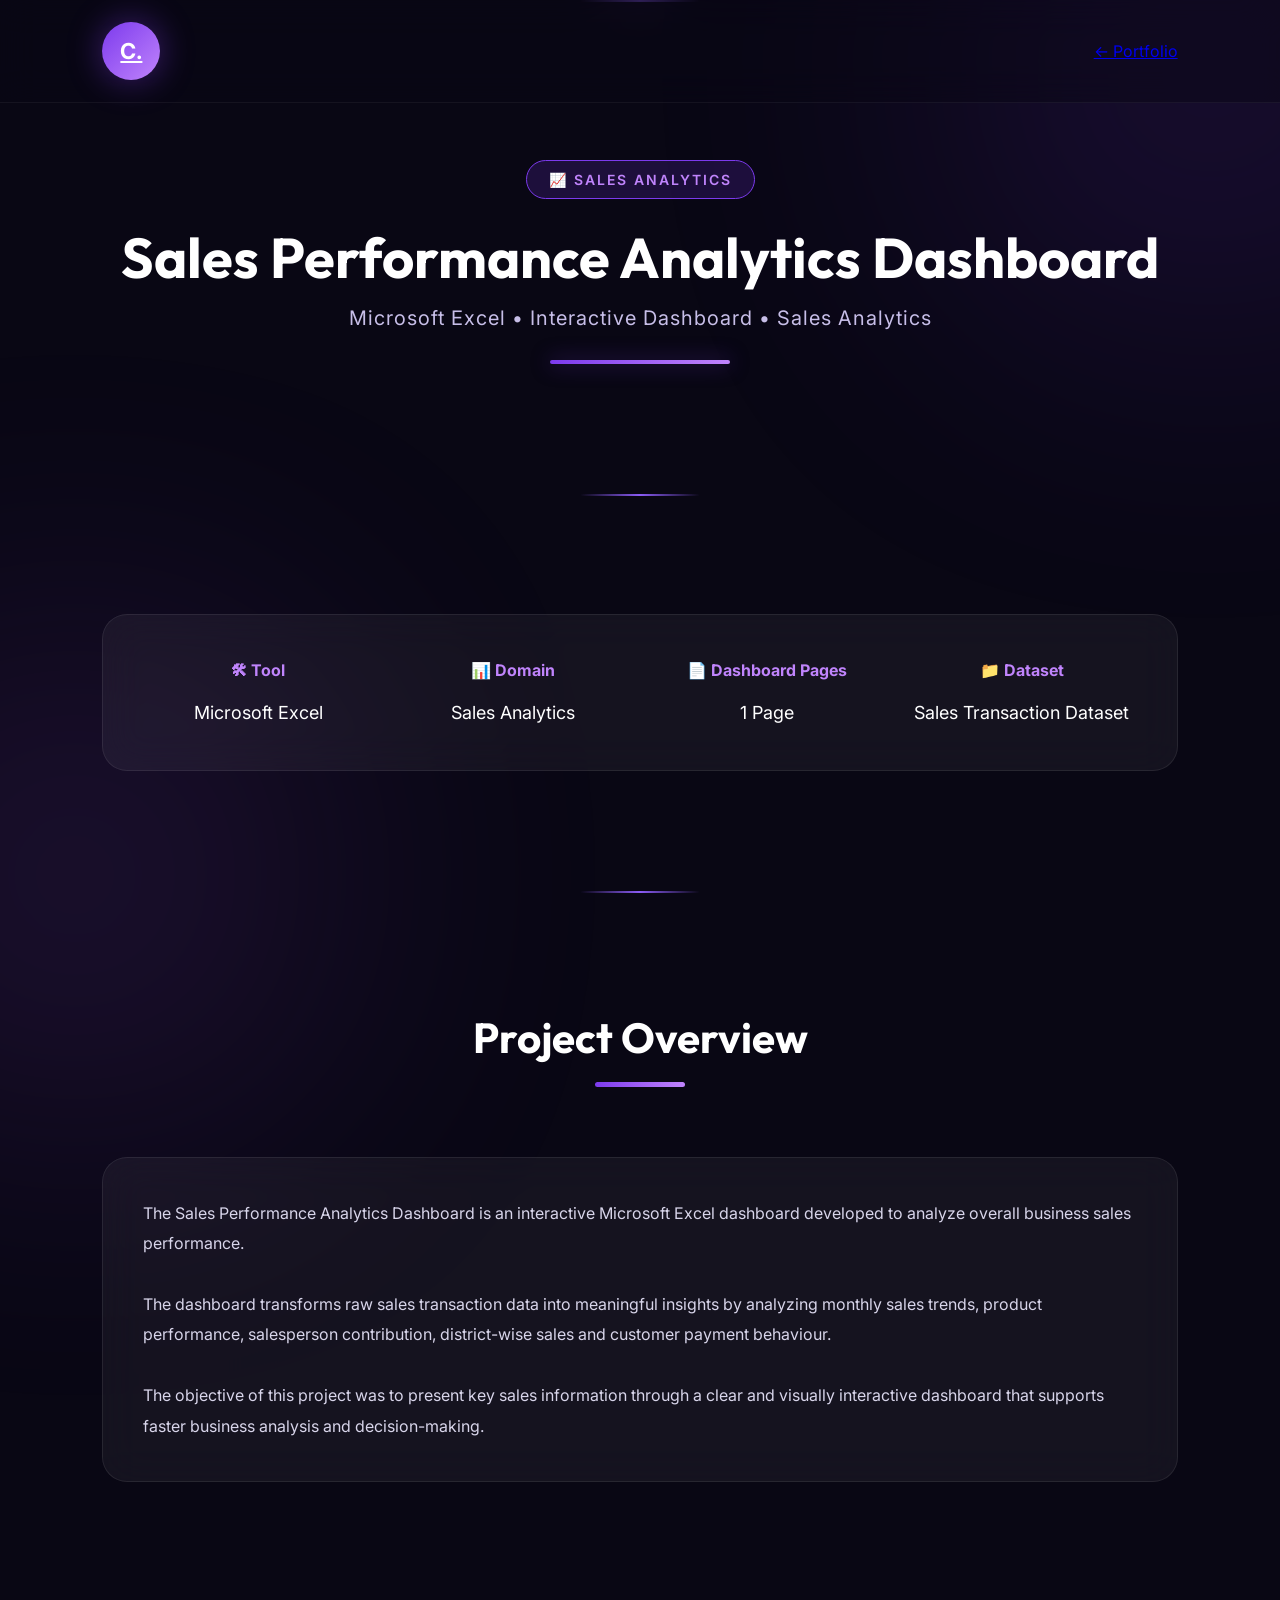
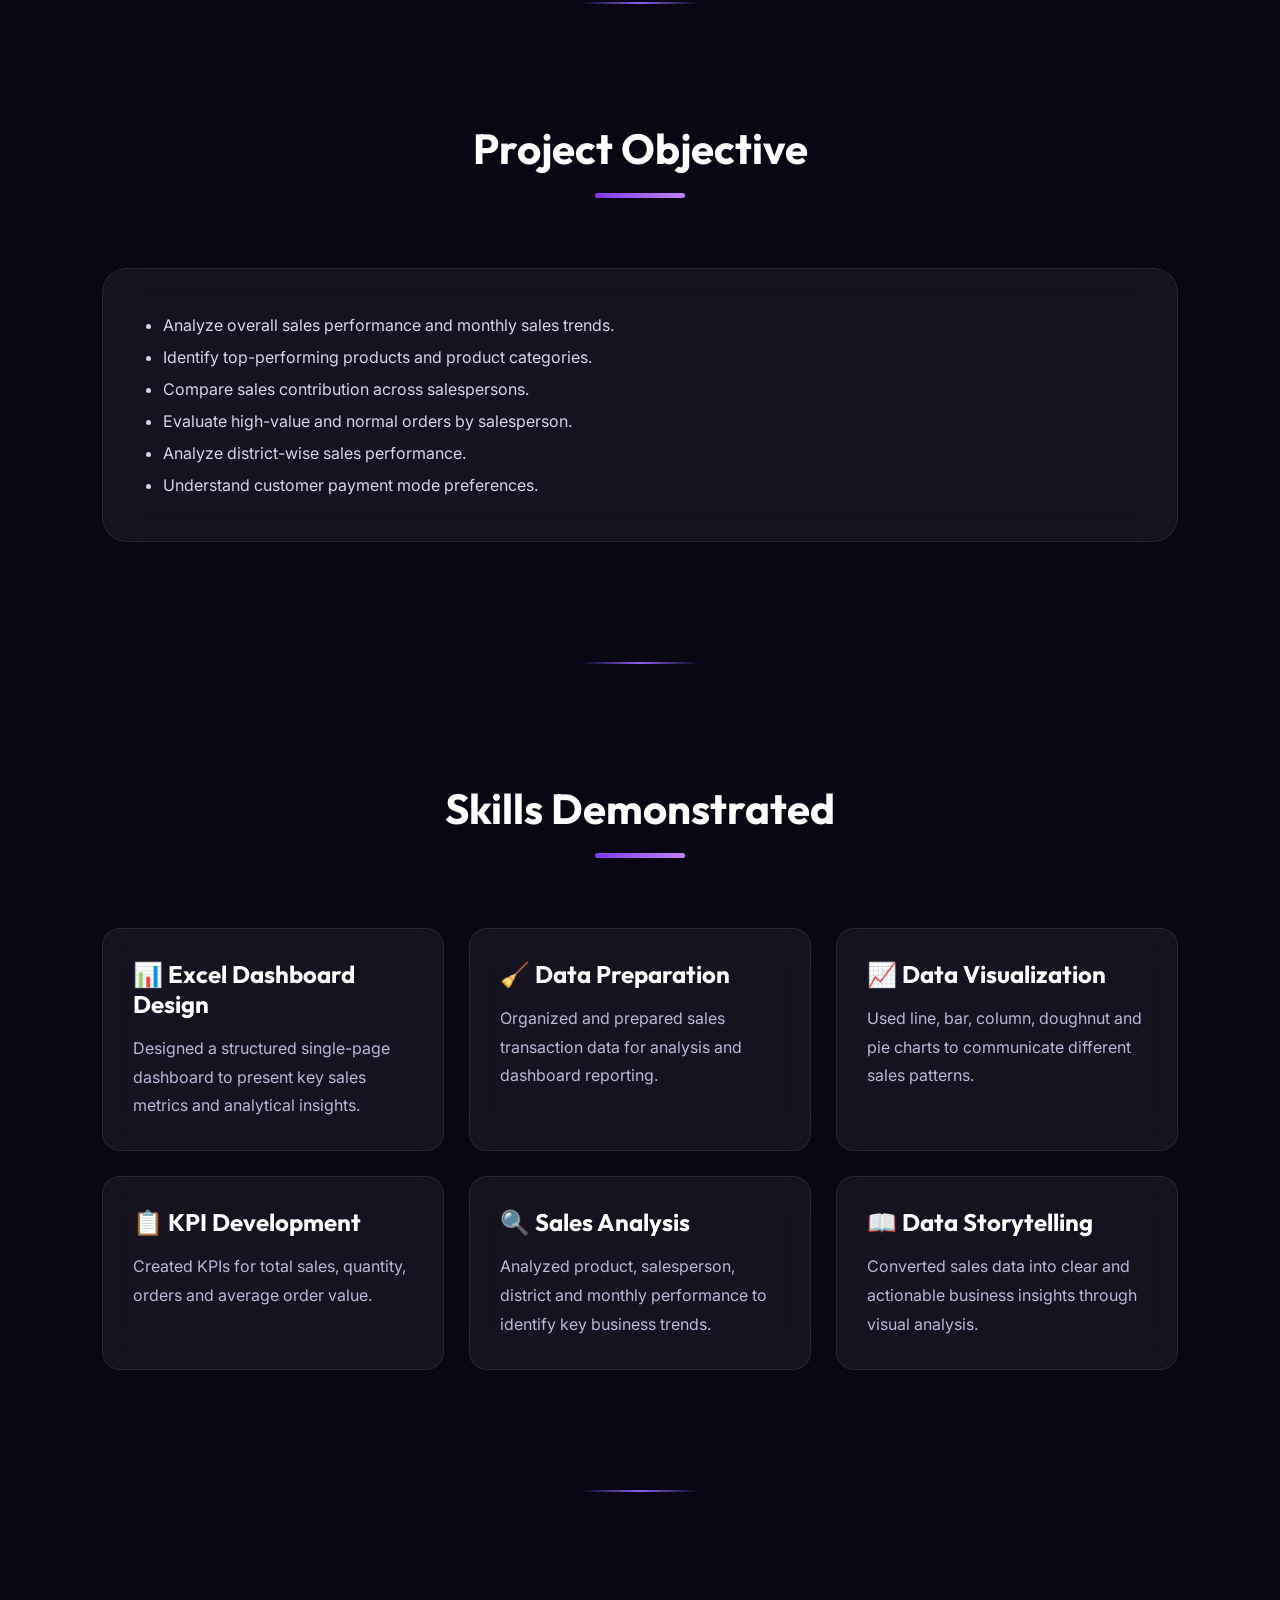
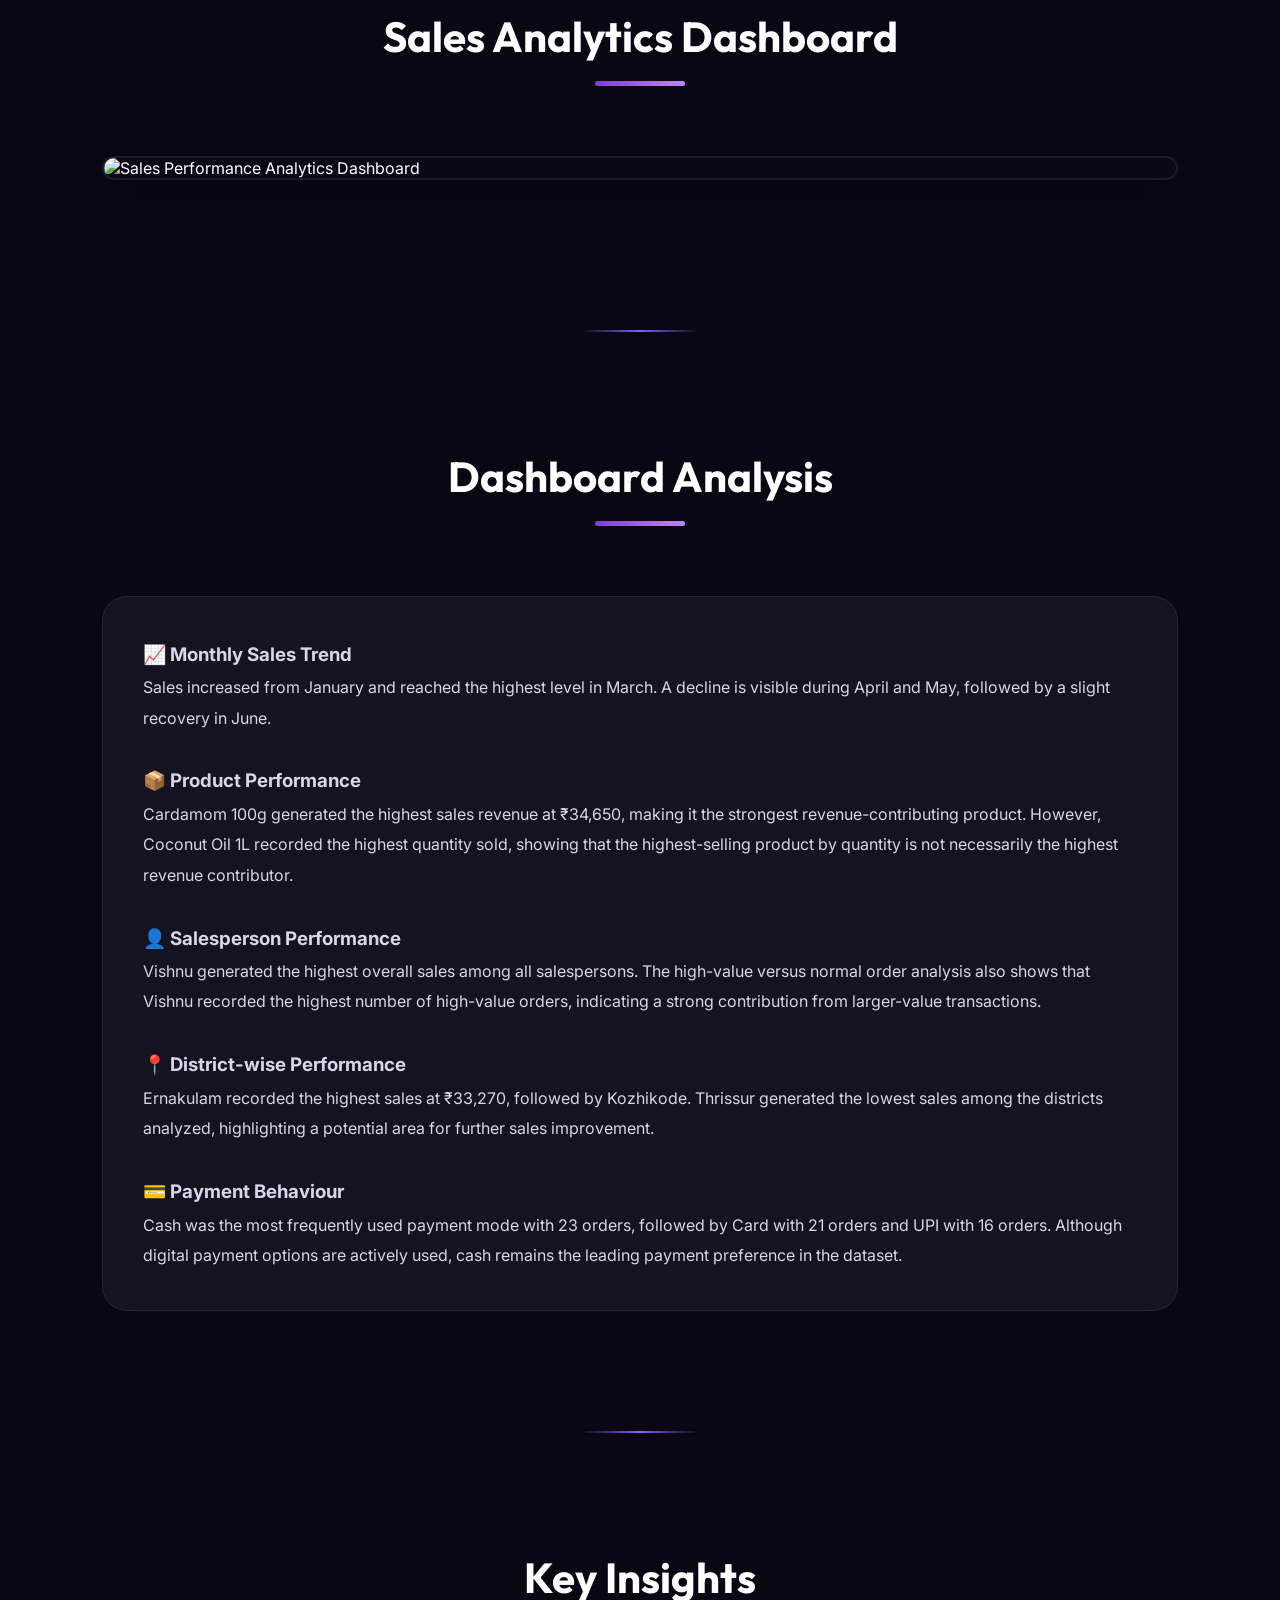
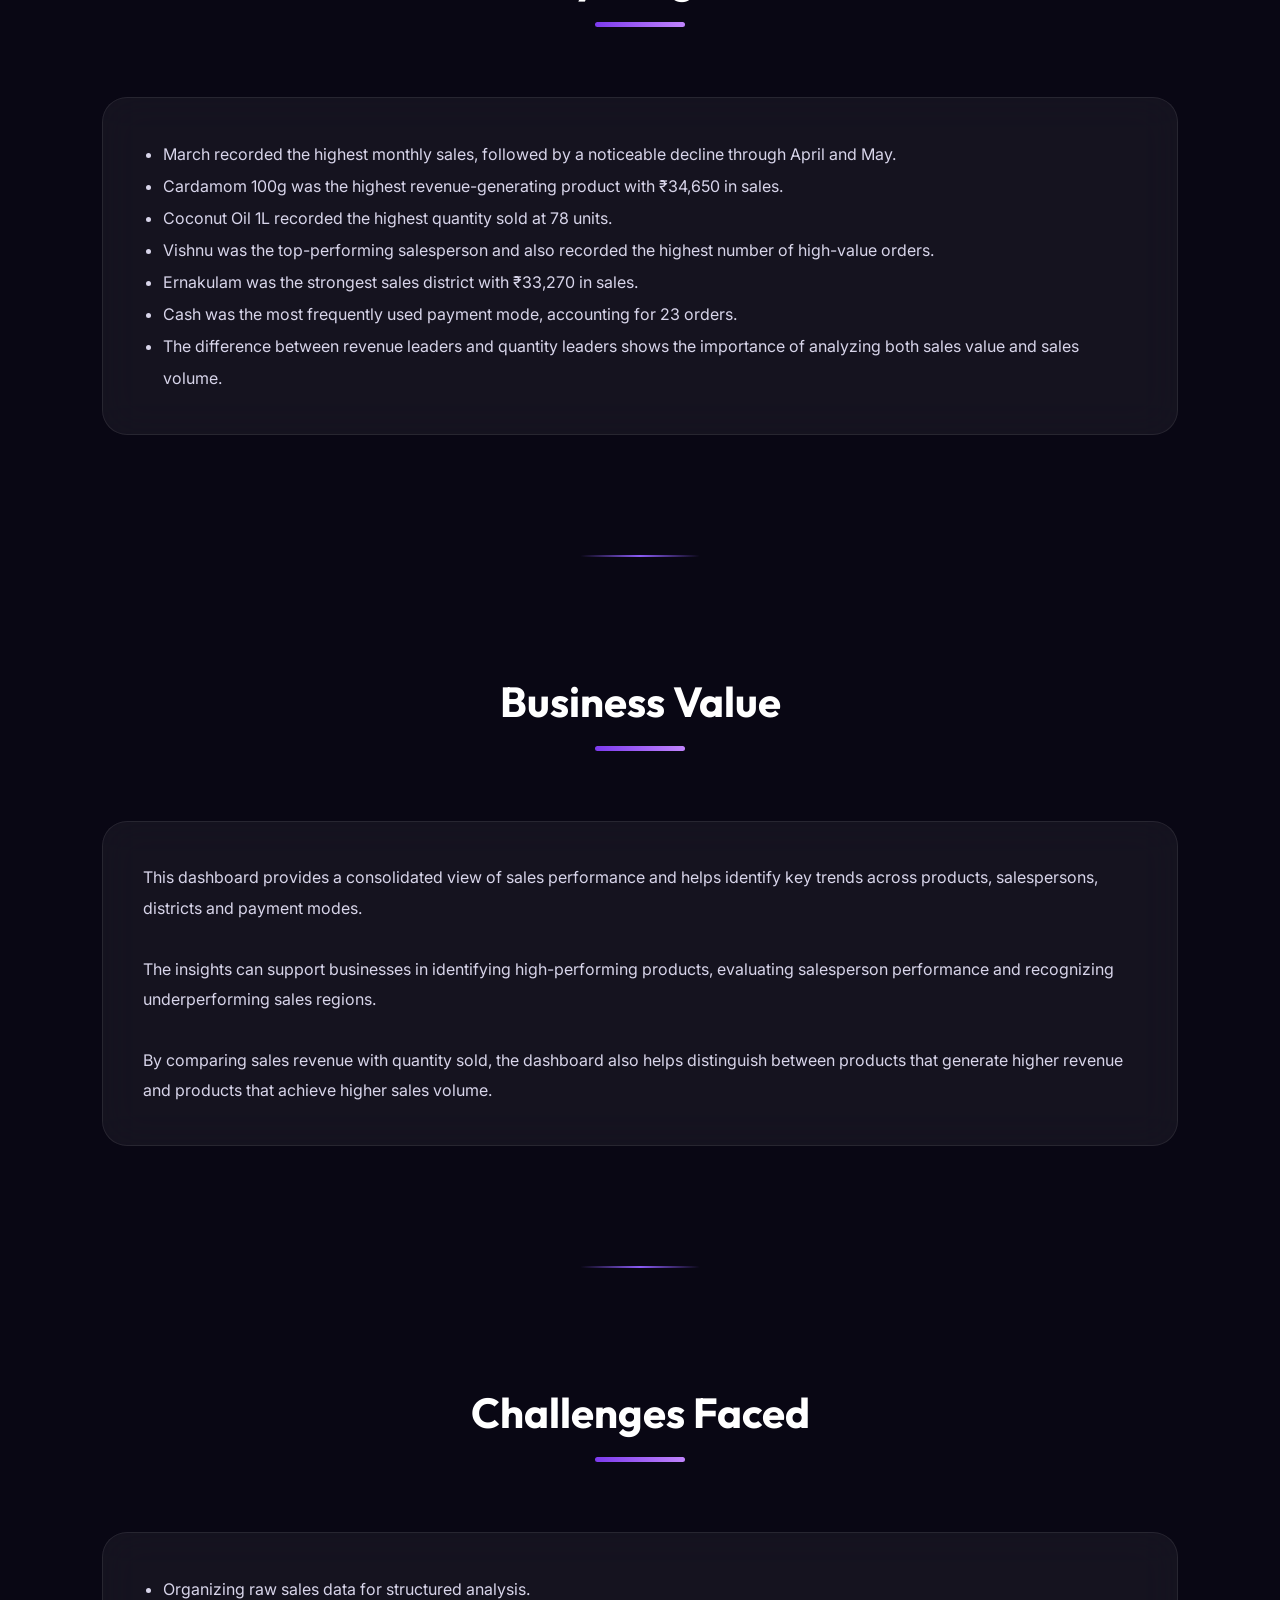
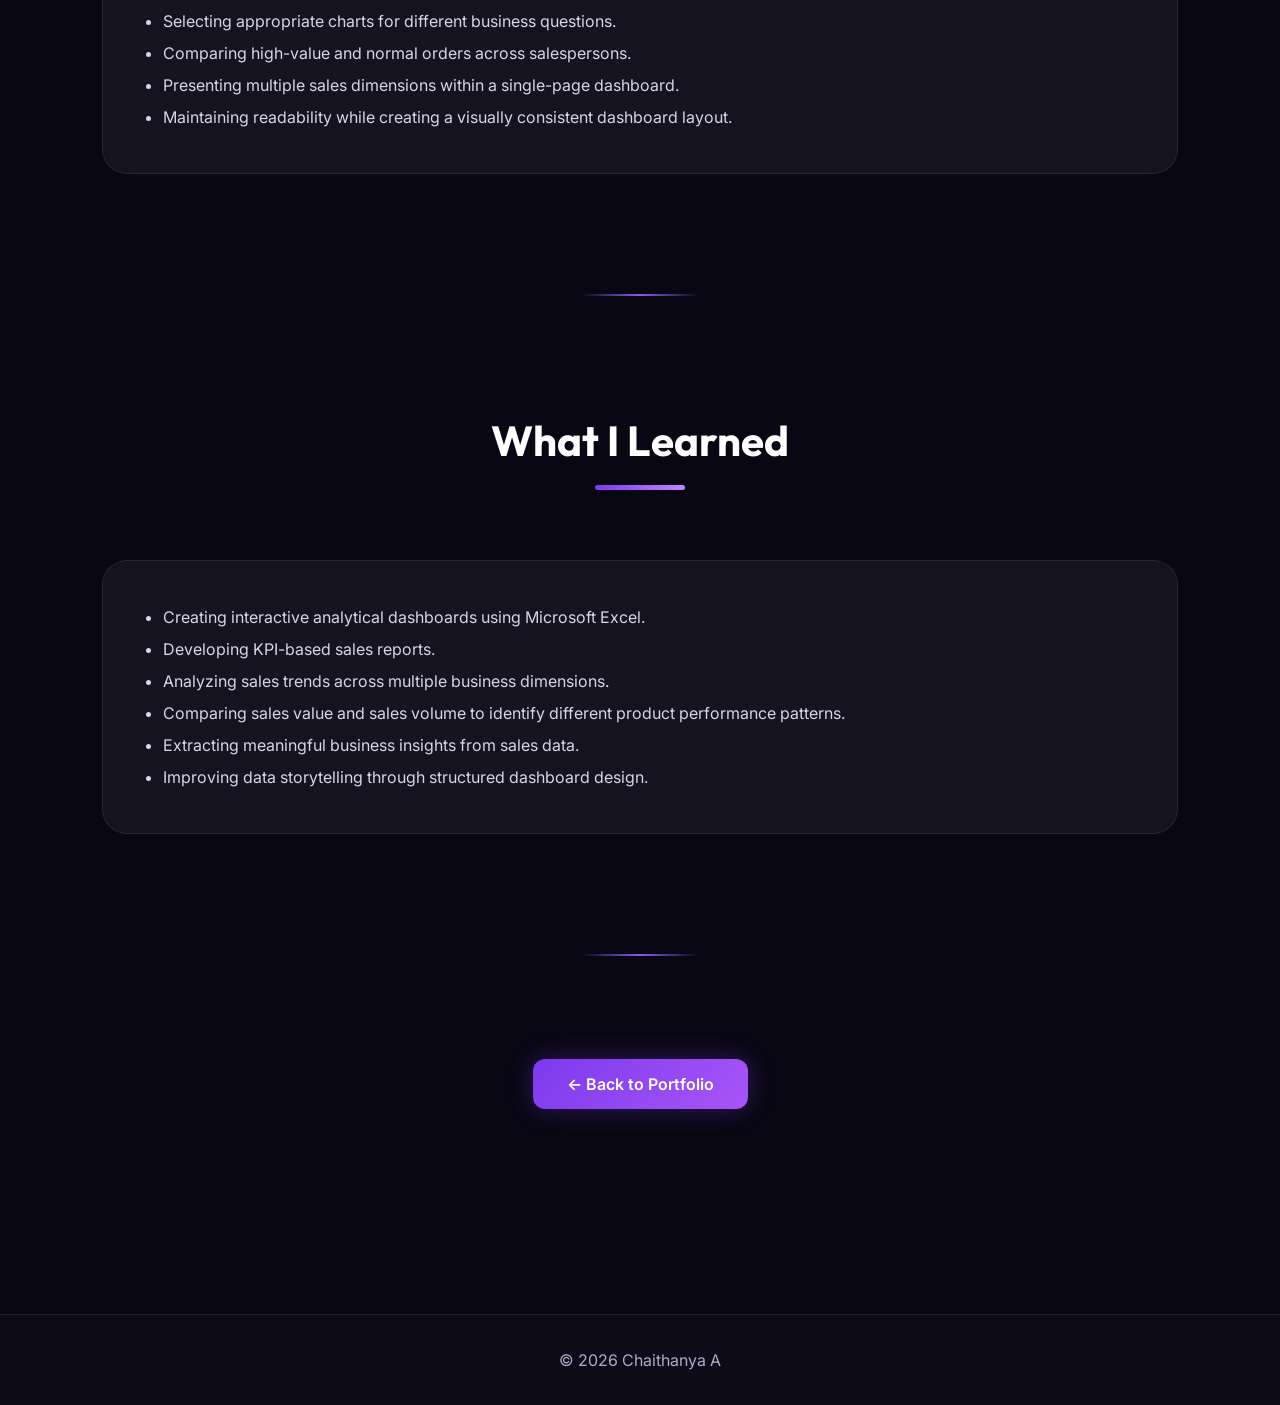
==== sales.html @ d6ed041f "new proj1" ====
<!DOCTYPE html>
<html lang="en">

<head>

    <meta charset="UTF-8">

    <meta name="viewport"
    content="width=device-width, initial-scale=1.0">

    <title>
        Sales Performance Analytics | Chaithanya A
    </title>

    <link rel="stylesheet" href="style.css">

    <link rel="preconnect"
    href="https://fonts.googleapis.com">

    <link rel="preconnect"
    href="https://fonts.gstatic.com"
    crossorigin>

    <link
    href="https://fonts.googleapis.com/css2?family=Outfit:wght@300;400;500;600;700;800&family=Inter:wght@300;400;500;600&display=swap"
    rel="stylesheet">

</head>


<body>


<!-- BACKGROUND GLOW -->

<div class="bg-glow glow1"></div>

<div class="bg-glow glow2"></div>


<!-- ==========================
        PROJECT NAVBAR
========================== -->

<nav class="navbar">

    <a href="index.html" class="logo">
        C.
    </a>

    <a href="index.html" class="back-link">
        ← Portfolio
    </a>

</nav>


<!-- ==========================
        PROJECT HERO
========================== -->

<section class="section">

    <div class="project-header">

        <span class="project-badge">

            📈 SALES ANALYTICS

        </span>

        <h1>

            Sales Performance Analytics Dashboard

        </h1>

        <p class="project-subtitle">

            Microsoft Excel • Interactive Dashboard • Sales Analytics

        </p>

        <div class="project-divider"></div>

    </div>

</section>


<!-- ==========================
        PROJECT INFORMATION
========================== -->

<section class="section">

    <div class="glass-card">

        <div class="project-info">

            <div>

                <h4>🛠 Tool</h4>

                <p>Microsoft Excel</p>

            </div>


            <div>

                <h4>📊 Domain</h4>

                <p>Sales Analytics</p>

            </div>


            <div>

                <h4>📄 Dashboard Pages</h4>

                <p>1 Page</p>

            </div>


            <div>

                <h4>📁 Dataset</h4>

                <p>Sales Transaction Dataset</p>

            </div>

        </div>

    </div>

</section>


<!-- ==========================
        PROJECT OVERVIEW
========================== -->

<section class="section">

    <h2 class="section-title">

        Project Overview

    </h2>

    <div class="glass-card">

        <p>

            The Sales Performance Analytics Dashboard is an
            interactive Microsoft Excel dashboard developed to
            analyze overall business sales performance.

        </p>

        <br>

        <p>

            The dashboard transforms raw sales transaction data
            into meaningful insights by analyzing monthly sales
            trends, product performance, salesperson contribution,
            district-wise sales and customer payment behaviour.

        </p>

        <br>

        <p>

            The objective of this project was to present key sales
            information through a clear and visually interactive
            dashboard that supports faster business analysis and
            decision-making.

        </p>

    </div>

</section>
<!-- ==========================
        PROJECT OBJECTIVE
========================== -->

<section class="section">

    <h2 class="section-title">
        Project Objective
    </h2>

    <div class="glass-card">

        <ul style="line-height:2; padding-left:20px;">

            <li>Analyze overall sales performance and monthly sales trends.</li>

            <li>Identify top-performing products and product categories.</li>

            <li>Compare sales contribution across salespersons.</li>

            <li>Evaluate high-value and normal orders by salesperson.</li>

            <li>Analyze district-wise sales performance.</li>

            <li>Understand customer payment mode preferences.</li>

        </ul>

    </div>

</section>


<!-- ==========================
        SKILLS DEMONSTRATED
========================== -->

<section class="section">

    <h2 class="section-title">
        Skills Demonstrated
    </h2>

    <div class="project-skills-grid">

        <div class="project-skill-card">

            <h3>📊 Excel Dashboard Design</h3>

            <p>
                Designed a structured single-page dashboard to present
                key sales metrics and analytical insights.
            </p>

        </div>


        <div class="project-skill-card">

            <h3>🧹 Data Preparation</h3>

            <p>
                Organized and prepared sales transaction data for
                analysis and dashboard reporting.
            </p>

        </div>


        <div class="project-skill-card">

            <h3>📈 Data Visualization</h3>

            <p>
                Used line, bar, column, doughnut and pie charts to
                communicate different sales patterns.
            </p>

        </div>


        <div class="project-skill-card">

            <h3>📋 KPI Development</h3>

            <p>
                Created KPIs for total sales, quantity, orders and
                average order value.
            </p>

        </div>


        <div class="project-skill-card">

            <h3>🔍 Sales Analysis</h3>

            <p>
                Analyzed product, salesperson, district and monthly
                performance to identify key business trends.
            </p>

        </div>


        <div class="project-skill-card">

            <h3>📖 Data Storytelling</h3>

            <p>
                Converted sales data into clear and actionable
                business insights through visual analysis.
            </p>

        </div>

    </div>

</section>


<!-- ==========================
        DASHBOARD
========================== -->

<section class="section">

    <h2 class="section-title">
        Sales Analytics Dashboard
    </h2>

    <img
        src="images/p31.png"
        alt="Sales Performance Analytics Dashboard"
        class="project-image"
    >

</section>
<!-- ==========================
        DASHBOARD ANALYSIS
========================== -->

<section class="section">

    <h2 class="section-title">
        Dashboard Analysis
    </h2>

    <div class="glass-card">

        <h3>📈 Monthly Sales Trend</h3>

        <p>
            Sales increased from January and reached the highest level
            in March. A decline is visible during April and May,
            followed by a slight recovery in June.
        </p>

        <br>

        <h3>📦 Product Performance</h3>

        <p>
            Cardamom 100g generated the highest sales revenue at
            ₹34,650, making it the strongest revenue-contributing
            product. However, Coconut Oil 1L recorded the highest
            quantity sold, showing that the highest-selling product
            by quantity is not necessarily the highest revenue
            contributor.
        </p>

        <br>

        <h3>👤 Salesperson Performance</h3>

        <p>
            Vishnu generated the highest overall sales among all
            salespersons. The high-value versus normal order analysis
            also shows that Vishnu recorded the highest number of
            high-value orders, indicating a strong contribution from
            larger-value transactions.
        </p>

        <br>

        <h3>📍 District-wise Performance</h3>

        <p>
            Ernakulam recorded the highest sales at ₹33,270, followed
            by Kozhikode. Thrissur generated the lowest sales among
            the districts analyzed, highlighting a potential area for
            further sales improvement.
        </p>

        <br>

        <h3>💳 Payment Behaviour</h3>

        <p>
            Cash was the most frequently used payment mode with
            23 orders, followed by Card with 21 orders and UPI with
            16 orders. Although digital payment options are actively
            used, cash remains the leading payment preference in the
            dataset.
        </p>

    </div>

</section>


<!-- ==========================
        KEY INSIGHTS
========================== -->

<section class="section">

    <h2 class="section-title">
        Key Insights
    </h2>

    <div class="glass-card">

        <ul style="line-height:2; padding-left:20px;">

            <li>
                March recorded the highest monthly sales, followed by
                a noticeable decline through April and May.
            </li>

            <li>
                Cardamom 100g was the highest revenue-generating
                product with ₹34,650 in sales.
            </li>

            <li>
                Coconut Oil 1L recorded the highest quantity sold at
                78 units.
            </li>

            <li>
                Vishnu was the top-performing salesperson and also
                recorded the highest number of high-value orders.
            </li>

            <li>
                Ernakulam was the strongest sales district with
                ₹33,270 in sales.
            </li>

            <li>
                Cash was the most frequently used payment mode,
                accounting for 23 orders.
            </li>

            <li>
                The difference between revenue leaders and
                quantity leaders shows the importance of analyzing
                both sales value and sales volume.
            </li>

        </ul>

    </div>

</section>
<!-- ==========================
        BUSINESS VALUE
========================== -->

<section class="section">

    <h2 class="section-title">
        Business Value
    </h2>

    <div class="glass-card">

        <p>
            This dashboard provides a consolidated view of sales
            performance and helps identify key trends across products,
            salespersons, districts and payment modes.
        </p>

        <br>

        <p>
            The insights can support businesses in identifying
            high-performing products, evaluating salesperson
            performance and recognizing underperforming sales regions.
        </p>

        <br>

        <p>
            By comparing sales revenue with quantity sold, the
            dashboard also helps distinguish between products that
            generate higher revenue and products that achieve higher
            sales volume.
        </p>

    </div>

</section>


<!-- ==========================
        CHALLENGES FACED
========================== -->

<section class="section">

    <h2 class="section-title">
        Challenges Faced
    </h2>

    <div class="glass-card">

        <ul style="line-height:2; padding-left:20px;">

            <li>
                Organizing raw sales data for structured analysis.
            </li>

            <li>
                Selecting appropriate charts for different business
                questions.
            </li>

            <li>
                Comparing high-value and normal orders across
                salespersons.
            </li>

            <li>
                Presenting multiple sales dimensions within a
                single-page dashboard.
            </li>

            <li>
                Maintaining readability while creating a visually
                consistent dashboard layout.
            </li>

        </ul>

    </div>

</section>


<!-- ==========================
        WHAT I LEARNED
========================== -->

<section class="section">

    <h2 class="section-title">
        What I Learned
    </h2>

    <div class="glass-card">

        <ul style="line-height:2; padding-left:20px;">

            <li>
                Creating interactive analytical dashboards using
                Microsoft Excel.
            </li>

            <li>
                Developing KPI-based sales reports.
            </li>

            <li>
                Analyzing sales trends across multiple business
                dimensions.
            </li>

            <li>
                Comparing sales value and sales volume to identify
                different product performance patterns.
            </li>

            <li>
                Extracting meaningful business insights from sales
                data.
            </li>

            <li>
                Improving data storytelling through structured
                dashboard design.
            </li>

        </ul>

    </div>

</section>


<!-- ==========================
        BACK TO PORTFOLIO
========================== -->

<section class="section" style="text-align:center;">

    <a href="index.html" class="btn-primary">
        ← Back to Portfolio
    </a>

</section>


<!-- ==========================
        FOOTER
========================== -->

<footer>

    © 2026 Chaithanya A

</footer>


<script src="script.js"></script>

</body>

</html>
---- style.css ----
/* ===========================
   GOOGLE FONT RESET
=========================== */

*{
    margin:0;
    padding:0;
    box-sizing:border-box;
}

html{
    scroll-behavior:smooth;
}

body{

    font-family:'Inter',sans-serif;

    background:#090714;

    color:#ffffff;

    overflow-x:hidden;

    position:relative;

}


/* ===========================
   CUSTOM SCROLLBAR
=========================== */

::-webkit-scrollbar{

    width:10px;

}

::-webkit-scrollbar-track{

    background:#0d0818;

}

::-webkit-scrollbar-thumb{

    background:#7C3AED;

    border-radius:20px;

}

::-webkit-scrollbar-thumb:hover{

    background:#A855F7;

}


/* ===========================
   BACKGROUND GLOW
=========================== */

.bg-glow{

    position:fixed;

    border-radius:50%;

    filter:blur(150px);

    opacity:.18;

    z-index:-2;

}

.glow1{

    width:500px;

    height:500px;

    background:#7C3AED;

    top:-180px;

    right:-180px;

}

.glow2{

    width:450px;

    height:450px;

    background:#A855F7;

    bottom:-200px;

    left:-150px;

}


/* ===========================
   NAVBAR
=========================== */

.navbar{

    position:fixed;

    top:0;

    left:0;

    width:100%;

    padding:22px 8%;

    display:flex;

    justify-content:space-between;

    align-items:center;

    backdrop-filter:blur(18px);

    background:rgba(9,7,20,.45);

    border-bottom:1px solid rgba(255,255,255,.05);

    z-index:999;

}

.logo{

    width:58px;

    height:58px;

    border-radius:50%;

    display:flex;

    justify-content:center;

    align-items:center;

    font-size:22px;

    font-weight:700;

    color:white;

    background:linear-gradient(135deg,#7C3AED,#C084FC);

    box-shadow:

    0 0 35px rgba(124,58,237,.45);

}

.nav-links{

    display:flex;

    gap:45px;

    list-style:none;

}

.nav-links a{

    color:#d8d3f0;

    text-decoration:none;

    font-weight:500;

    transition:.35s;

}

.nav-links a:hover{

    color:#C084FC;

}


/* ===========================
   HERO
=========================== */

.hero{

    min-height:100vh;

    display:flex;

    justify-content:space-between;

    align-items:center;

    padding:0 8%;

    position:relative;

}

.hero-content{

    width:48%;

}

.intro{

    color:#A855F7;

    letter-spacing:5px;

    margin-bottom:20px;

    font-size:15px;

}

.hero h1{

    font-family:'Outfit',sans-serif;

    font-size:72px;

    font-weight:800;

    line-height:1.05;

}

.hero h2{

    margin-top:15px;

    font-size:30px;

    color:#C084FC;

    font-weight:500;

}

.hero-text{

    margin-top:35px;

    color:#B7B0D3;

    line-height:1.9;

    font-size:18px;

    max-width:550px;

}


/* ===========================
   BUTTONS
=========================== */

.hero-buttons{

    display:flex;

    gap:20px;

    margin-top:45px;

}

.btn-primary{

    text-decoration:none;

    padding:15px 34px;

    border-radius:12px;

    color:white;

    font-weight:600;

    background:linear-gradient(135deg,#7C3AED,#A855F7);

    transition:.35s;

    box-shadow:

    0 0 25px rgba(124,58,237,.35);

}

.btn-primary:hover{

    transform:translateY(-6px);

    box-shadow:

    0 0 45px rgba(124,58,237,.6);

}

.btn-secondary{

    text-decoration:none;

    padding:15px 34px;

    border-radius:12px;

    color:white;

    font-weight:600;

    border:1px solid #7C3AED;

    transition:.35s;

}

.btn-secondary:hover{

    background:#7C3AED;

    transform:translateY(-6px);

}


/* ===========================
   ANALYTICS GRAPH
=========================== */

.hero-graph{

    width:45%;

    animation:float 6s ease-in-out infinite;

}

.hero-graph svg{

    width:100%;

    opacity:.85;

    filter:

    drop-shadow(0 0 25px rgba(168,85,247,.4));

}


/* ===========================
   GLASS CARD
=========================== */

.glass-card{

    background:rgba(255,255,255,.05);

    border:1px solid rgba(255,255,255,.08);

    backdrop-filter:blur(20px);

    border-radius:25px;

    padding:40px;

    color:#D8D5EA;

    line-height:1.9;

    transition:.4s;

}

.glass-card:hover{

    transform:translateY(-10px);

    border-color:#A855F7;

    box-shadow:

    0 0 35px rgba(124,58,237,.25);

}


/* ===========================
   SECTION
=========================== */

.section{

    padding:120px 8%;

}

.section-title{

    text-align:center;

    font-size:42px;

    font-family:'Outfit',sans-serif;

    margin-bottom:70px;

    position:relative;

}

.section-title::after{

    content:"";

    width:90px;

    height:5px;

    border-radius:30px;

    background:linear-gradient(to right,#7C3AED,#C084FC);

    display:block;

    margin:18px auto;

}


/* ===========================
   FLOAT ANIMATION
=========================== */

@keyframes float{

0%{

transform:translateY(0px);

}

50%{

transform:translateY(-18px);

}

100%{

transform:translateY(0px);

}

}
/* ==========================================
        PART 2B
   Skills | Projects | Contact | Footer
==========================================*/


/*=========================
        SKILLS
==========================*/

.skills-grid{

    display:grid;

    grid-template-columns:repeat(auto-fit,minmax(260px,1fr));

    gap:30px;

    margin-top:40px;

}

.skill-card{

    background:rgba(255,255,255,.05);

    backdrop-filter:blur(18px);

    border:1px solid rgba(255,255,255,.08);

    border-radius:22px;

    padding:35px;

    transition:.4s;

    cursor:pointer;

}

.skill-card:hover{

    transform:translateY(-12px);

    border-color:#A855F7;

    box-shadow:
    0 0 35px rgba(168,85,247,.25);

}

.skill-card h3{

    font-family:'Outfit',sans-serif;

    font-size:24px;

    margin-bottom:18px;

}

.skill-card p{

    color:#B7B0D3;

    line-height:1.7;

}


/*=========================
      PROJECT SECTION
==========================*/

.projects{

    display:flex;

    flex-direction:column;

    gap:60px;

}

.project-card{

    display:grid;

    grid-template-columns:1fr 1fr;

    gap:45px;

    align-items:center;

    background:rgba(255,255,255,.05);

    backdrop-filter:blur(18px);

    border:1px solid rgba(255,255,255,.08);

    border-radius:28px;

    padding:35px;

    transition:.45s;

}

.project-card:hover{

    transform:translateY(-10px);

    border-color:#8B5CF6;

    box-shadow:
    0 0 40px rgba(124,58,237,.22);

}

.project-card img{

    width:100%;

    border-radius:18px;

    transition:.5s;

}

.project-card:hover img{

    transform:scale(1.03);

}

.project-content h3{

    font-size:32px;

    font-family:'Outfit',sans-serif;

    margin-bottom:20px;

}

.project-content p{

    color:#B7B0D3;

    line-height:1.9;

    margin-bottom:30px;

}

.project-content a{

    display:inline-block;

    text-decoration:none;

    color:#C084FC;

    font-weight:600;

    transition:.3s;

}

.project-content a:hover{

    color:white;

    transform:translateX(8px);

}


/*=========================
      EDUCATION
==========================*/

#education .glass-card{

    text-align:center;

}

#education h3{

    font-size:28px;

    margin-bottom:15px;

    font-family:'Outfit',sans-serif;

}

#education p{

    color:#B7B0D3;

    margin-top:10px;

}


/*=========================
      CONTACT
==========================*/

.contact-grid{

    display:grid;

    grid-template-columns:repeat(auto-fit,minmax(250px,1fr));

    gap:30px;

}

.contact-card{

    background:rgba(255,255,255,.05);

    border:1px solid rgba(255,255,255,.08);

    backdrop-filter:blur(18px);

    border-radius:22px;

    padding:40px;

    text-align:center;

    transition:.4s;

    font-size:40px;

}

.contact-card:hover{

    transform:translateY(-10px);

    border-color:#A855F7;

    box-shadow:
    0 0 30px rgba(124,58,237,.3);

}

.contact-card h3{

    margin-top:18px;

    margin-bottom:10px;

    font-family:'Outfit',sans-serif;

    font-size:24px;

}

.contact-card p{

    font-size:15px;

    color:#B7B0D3;

    word-break:break-word;

}


/*=========================
        FOOTER
==========================*/

footer{

    margin-top:100px;

    padding:35px;

    text-align:center;

    border-top:1px solid rgba(255,255,255,.08);

    color:#AFA9CF;

    background:rgba(255,255,255,.02);

}


/*=========================
      IMAGE EFFECTS
==========================*/

img{

    max-width:100%;

    display:block;

}


/*=========================
      SELECTION COLOR
==========================*/

::selection{

    background:#A855F7;

    color:white;

}
/*==========================================
            PART 2C
Responsive | Animations | Final Polish
==========================================*/


/*=========================
      FADE IN ANIMATION
==========================*/

.fade-in{

    opacity:0;

    transform:translateY(40px);

    transition:1s ease;

}

.fade-in.show{

    opacity:1;

    transform:translateY(0);

}


/*=========================
      HOVER EFFECTS
==========================*/

.skill-card,
.project-card,
.contact-card,
.glass-card{

    transition:
    transform .45s ease,
    box-shadow .45s ease,
    border-color .45s ease;

}

.project-card:hover{

    transform:translateY(-12px) scale(1.01);

}

.skill-card:hover{

    transform:translateY(-12px);

}

.contact-card:hover{

    transform:translateY(-10px);

}

.glass-card:hover{

    transform:translateY(-10px);

}


/*=========================
      NAVBAR EFFECT
==========================*/

.navbar{

    transition:
    background .4s,
    padding .4s,
    box-shadow .4s;

}

.navbar.scrolled{

    background:rgba(12,10,26,.9);

    box-shadow:
    0 10px 30px rgba(0,0,0,.35);

}


/*=========================
      BUTTON EFFECTS
==========================*/

.btn-primary,
.btn-secondary{

    position:relative;

    overflow:hidden;

}

.btn-primary::before,
.btn-secondary::before{

    content:"";

    position:absolute;

    width:0;

    height:100%;

    top:0;

    left:0;

    background:rgba(255,255,255,.12);

    transition:.45s;

}

.btn-primary:hover::before,
.btn-secondary:hover::before{

    width:100%;

}


/*=========================
      IMAGE SHADOW
==========================*/

.project-card img{

    box-shadow:

    0 20px 45px rgba(0,0,0,.35);

}


/*=========================
      SECTION SPACING
==========================*/

.section{

    position:relative;

}

.section::before{

    content:"";

    position:absolute;

    top:0;

    left:50%;

    transform:translateX(-50%);

    width:120px;

    height:2px;

    background:linear-gradient(

        to right,

        transparent,

        #8B5CF6,

        transparent

    );

}


/*=========================
      HERO GLOW
==========================*/

.hero h1{

    text-shadow:

    0 0 25px rgba(168,85,247,.2);

}

.hero h2{

    text-shadow:

    0 0 15px rgba(168,85,247,.15);

}


/*=========================
      LINK EFFECT
==========================*/

a{

    transition:.3s;

}


/*=========================
      MOBILE
==========================*/

@media(max-width:1100px){

.hero{

flex-direction:column;

justify-content:center;

text-align:center;

padding-top:120px;

}

.hero-content{

width:100%;

}

.hero-graph{

width:90%;

margin-top:70px;

}

.hero-buttons{

justify-content:center;

}

.project-card{

grid-template-columns:1fr;

}

.nav-links{

gap:20px;

}

}


@media(max-width:768px){

.navbar{

padding:18px 6%;

}

.nav-links{

display:none;

}

.hero h1{

font-size:48px;

}

.hero h2{

font-size:24px;

}

.hero-text{

font-size:16px;

}

.section{

padding:90px 6%;

}

.section-title{

font-size:34px;

}

.skills-grid{

grid-template-columns:1fr;

}

.contact-grid{

grid-template-columns:1fr;

}

.project-content h3{

font-size:26px;

}

}


@media(max-width:500px){

.hero h1{

font-size:38px;

}

.hero-buttons{

flex-direction:column;

}

.btn-primary,
.btn-secondary{

text-align:center;

width:100%;

}

.logo{

width:48px;

height:48px;

font-size:18px;

}

}


/*=========================
      SMOOTH GRAPH
==========================*/

.hero-graph path{

animation:graphFloat 7s ease-in-out infinite;

transform-origin:center;

}

@keyframes graphFloat{

0%{

transform:translateY(0px);

}

50%{

transform:translateY(-10px);

}

100%{

transform:translateY(0px);

}

}


/*=========================
      FINAL GLOW
==========================*/

.project-card:hover,
.skill-card:hover,
.contact-card:hover{

box-shadow:

0 0 40px rgba(168,85,247,.25),

0 0 80px rgba(168,85,247,.08);

}
/* ==========================
      PROJECT IMAGE
========================== */

.project-image{

    width:100%;

    border-radius:22px;

    margin:30px 0;

    border:2px solid rgba(255,255,255,.08);

    box-shadow:0 20px 50px rgba(0,0,0,.45);

    transition:.4s;

}

.project-image:hover{

    transform:scale(1.01);

    box-shadow:0 0 35px rgba(168,85,247,.3);

}
/* ==========================
   PROJECT SKILLS
========================== */

.project-skills-grid{

    display:grid;

    grid-template-columns:repeat(auto-fit,minmax(280px,1fr));

    gap:25px;

    margin-top:30px;

}

.project-skill-card{

    background:rgba(255,255,255,.05);

    border:1px solid rgba(255,255,255,.08);

    backdrop-filter:blur(18px);

    border-radius:18px;

    padding:30px;

    transition:.35s;

}

.project-skill-card:hover{

    transform:translateY(-8px);

    border-color:#A855F7;

}

.project-skill-card h3{

    font-size:24px;

    margin-bottom:15px;

    font-family:'Outfit',sans-serif;

    color:white;

}

.project-skill-card p{

    font-size:16px;

    line-height:1.8;

    color:#BDB6D8;

    font-weight:400;

}
.project-info{

display:grid;

grid-template-columns:repeat(4,1fr);

gap:25px;

text-align:center;

}

.project-info h4{

color:#C084FC;

margin-bottom:10px;

}

.project-info p{

color:white;

font-size:18px;

}
/* =====================================
        PROJECT HERO
===================================== */

.project-header{

text-align:center;

margin-top:40px;

margin-bottom:10px;

}

.project-header h1{

font-size:56px;

font-family:'Outfit',sans-serif;

font-weight:700;

margin:25px 0 15px;

line-height:1.2;

}

.project-subtitle{

font-size:20px;

color:#C7BEE8;

letter-spacing:1px;

margin-bottom:30px;

}

.project-badge{

display:inline-block;

padding:10px 22px;

background:rgba(124,58,237,.18);

border:1px solid #7C3AED;

border-radius:50px;

color:#C084FC;

font-size:14px;

font-weight:600;

letter-spacing:2px;

}

.project-divider{

width:180px;

height:4px;

margin:0 auto;

border-radius:50px;

background:linear-gradient(

90deg,

#7C3AED,

#C084FC

);

box-shadow:0 0 20px rgba(124,58,237,.5);

margin-top:25px;

}
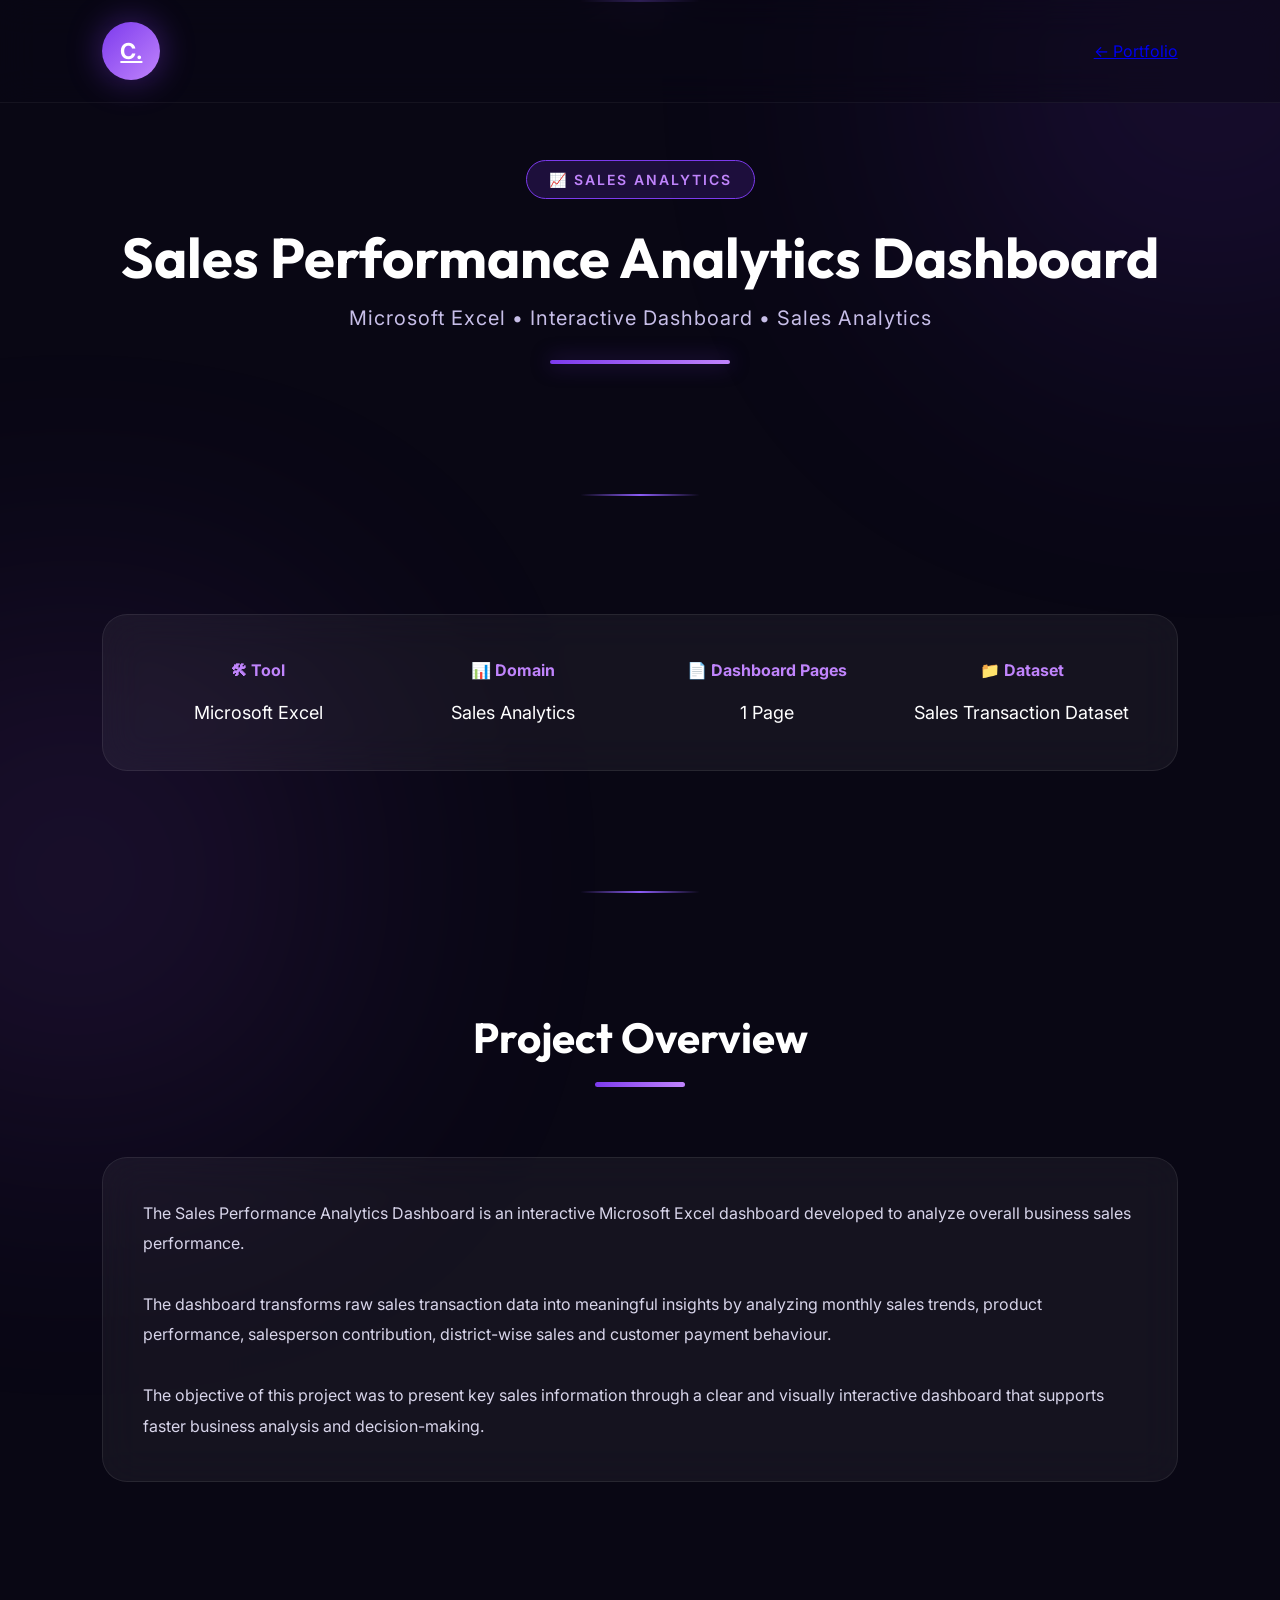
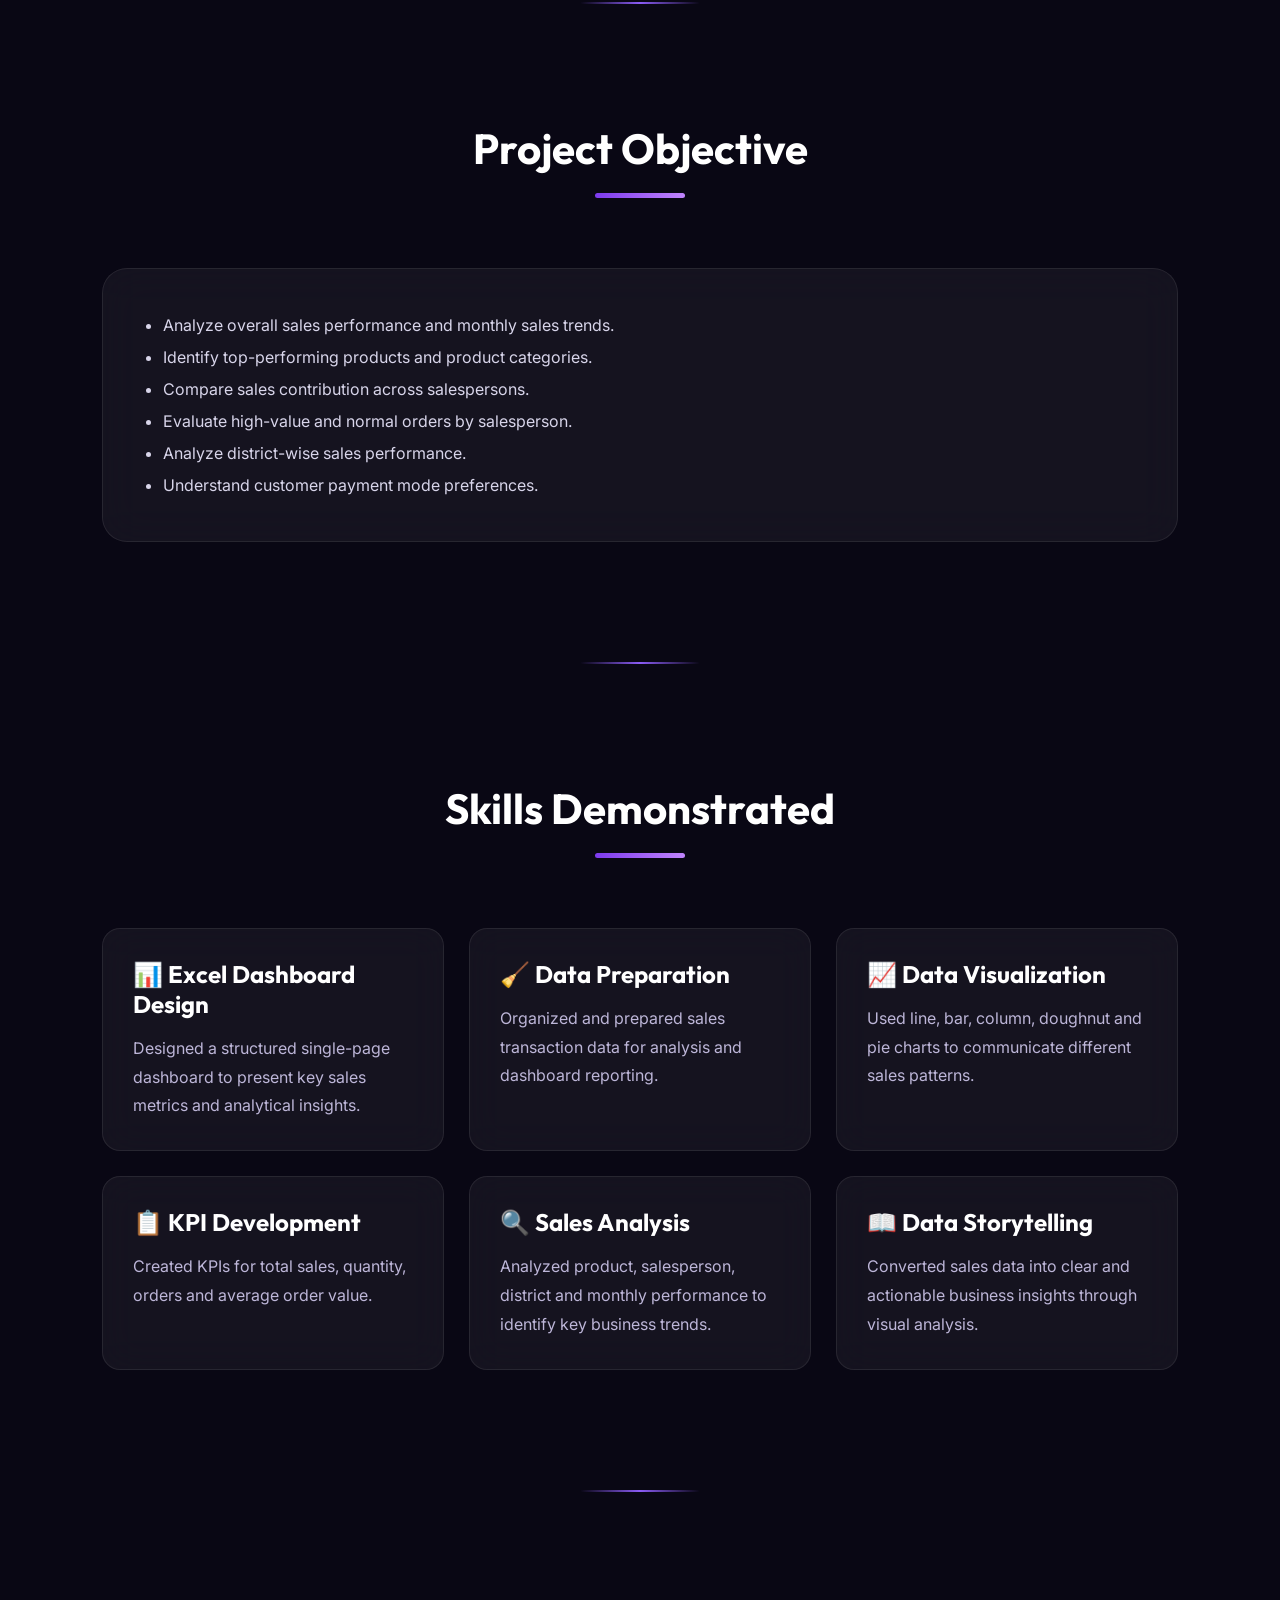
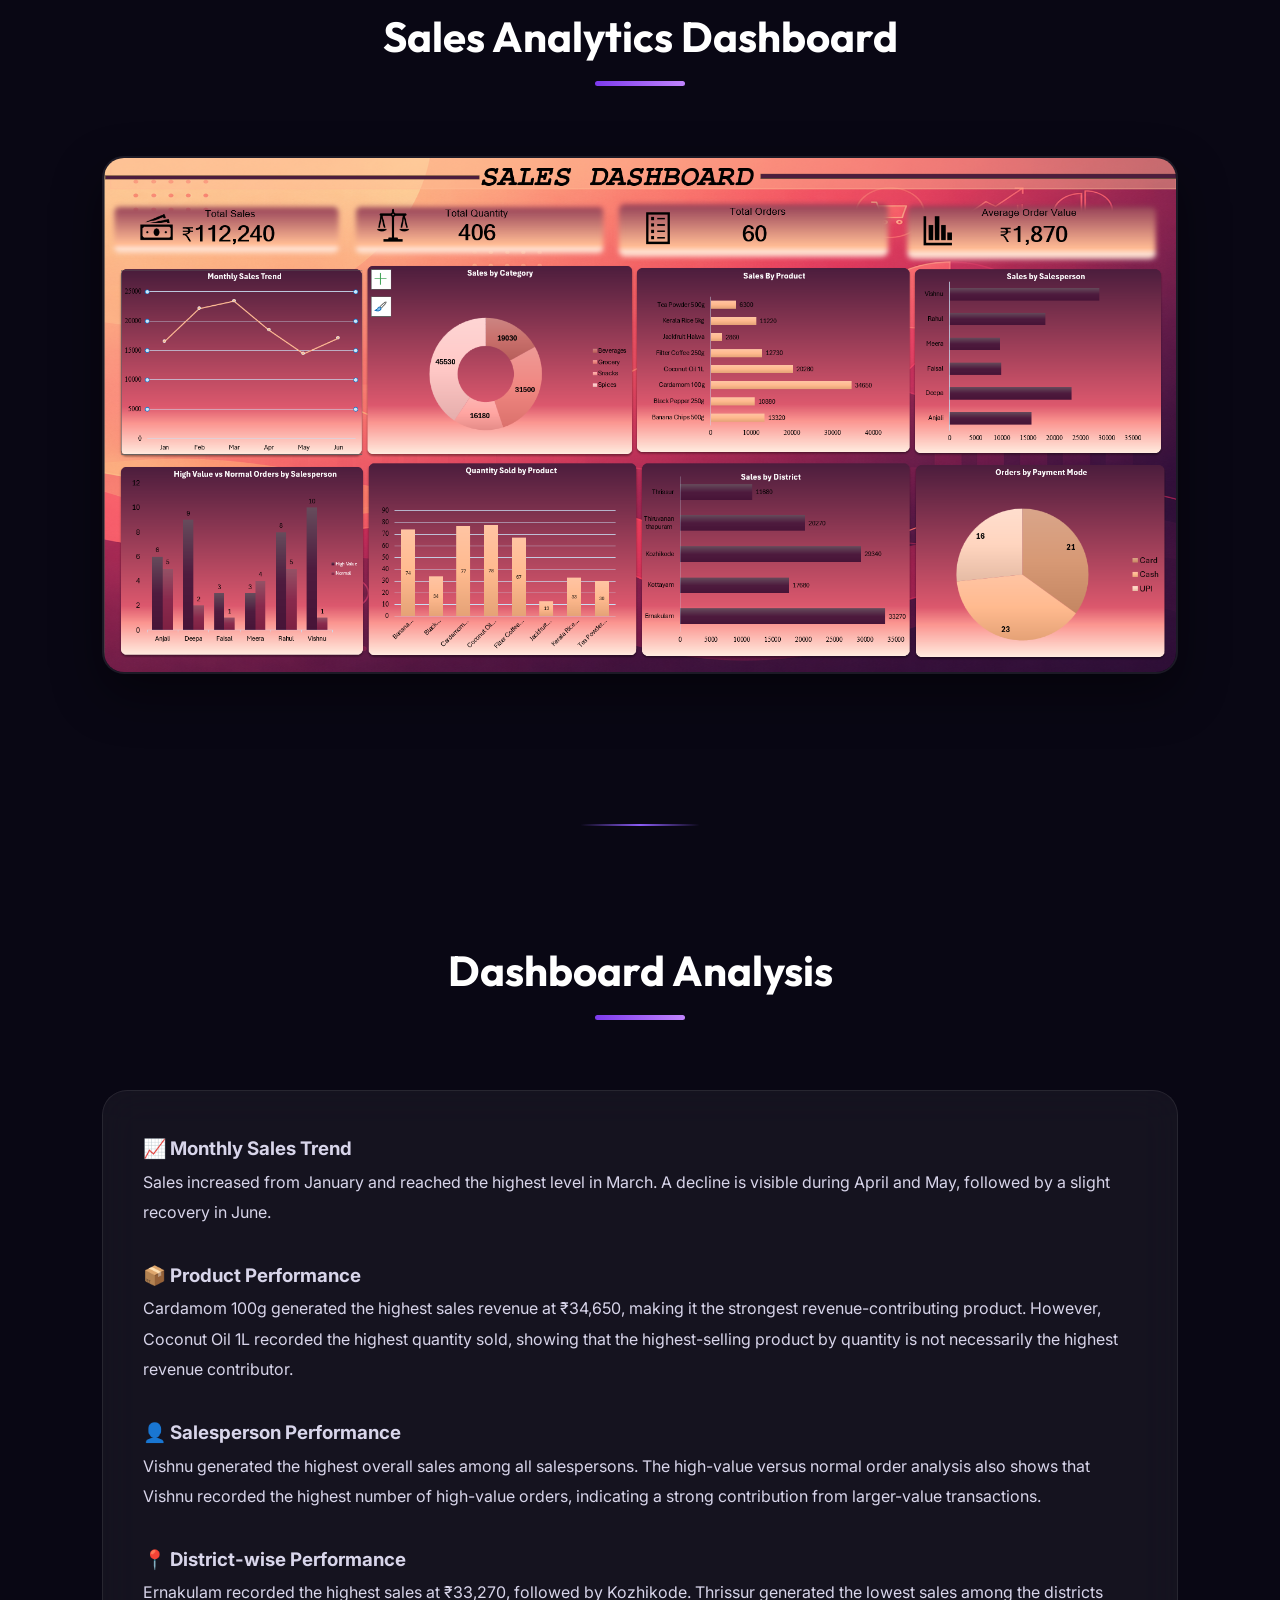
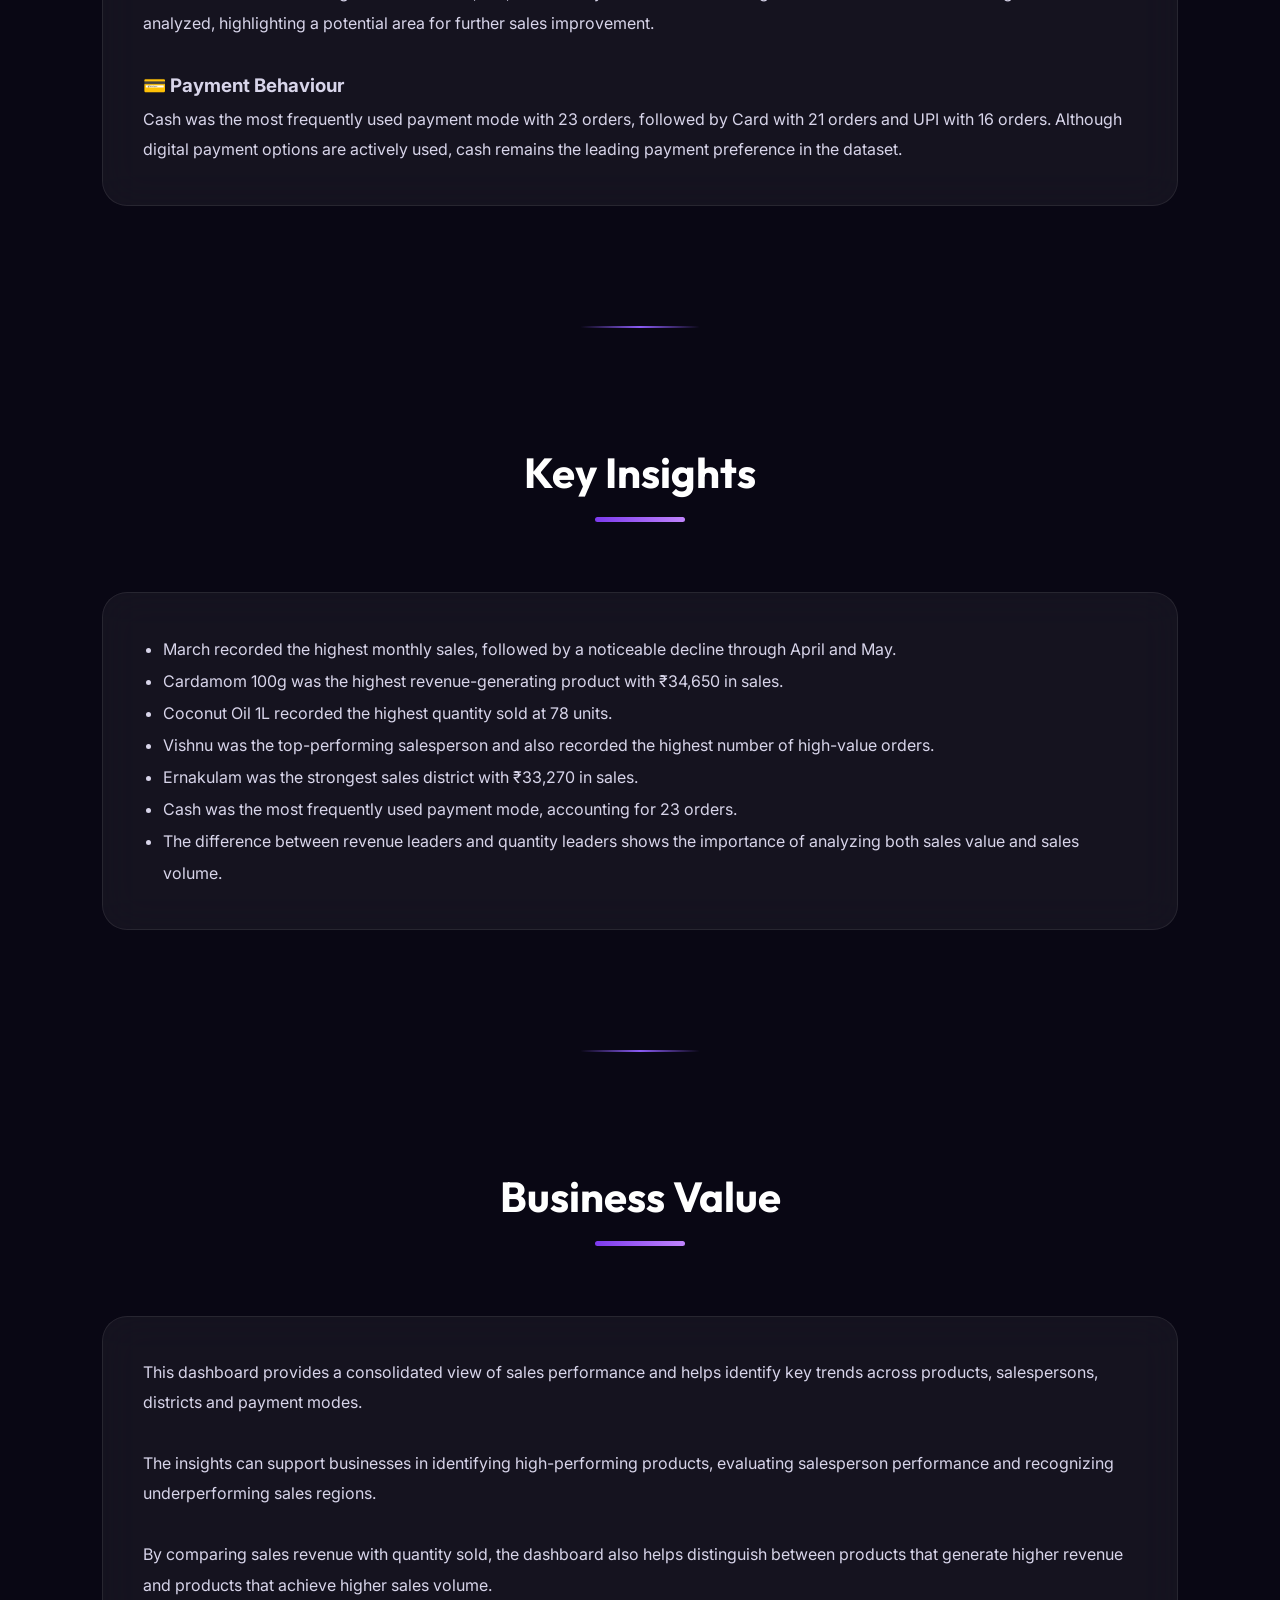
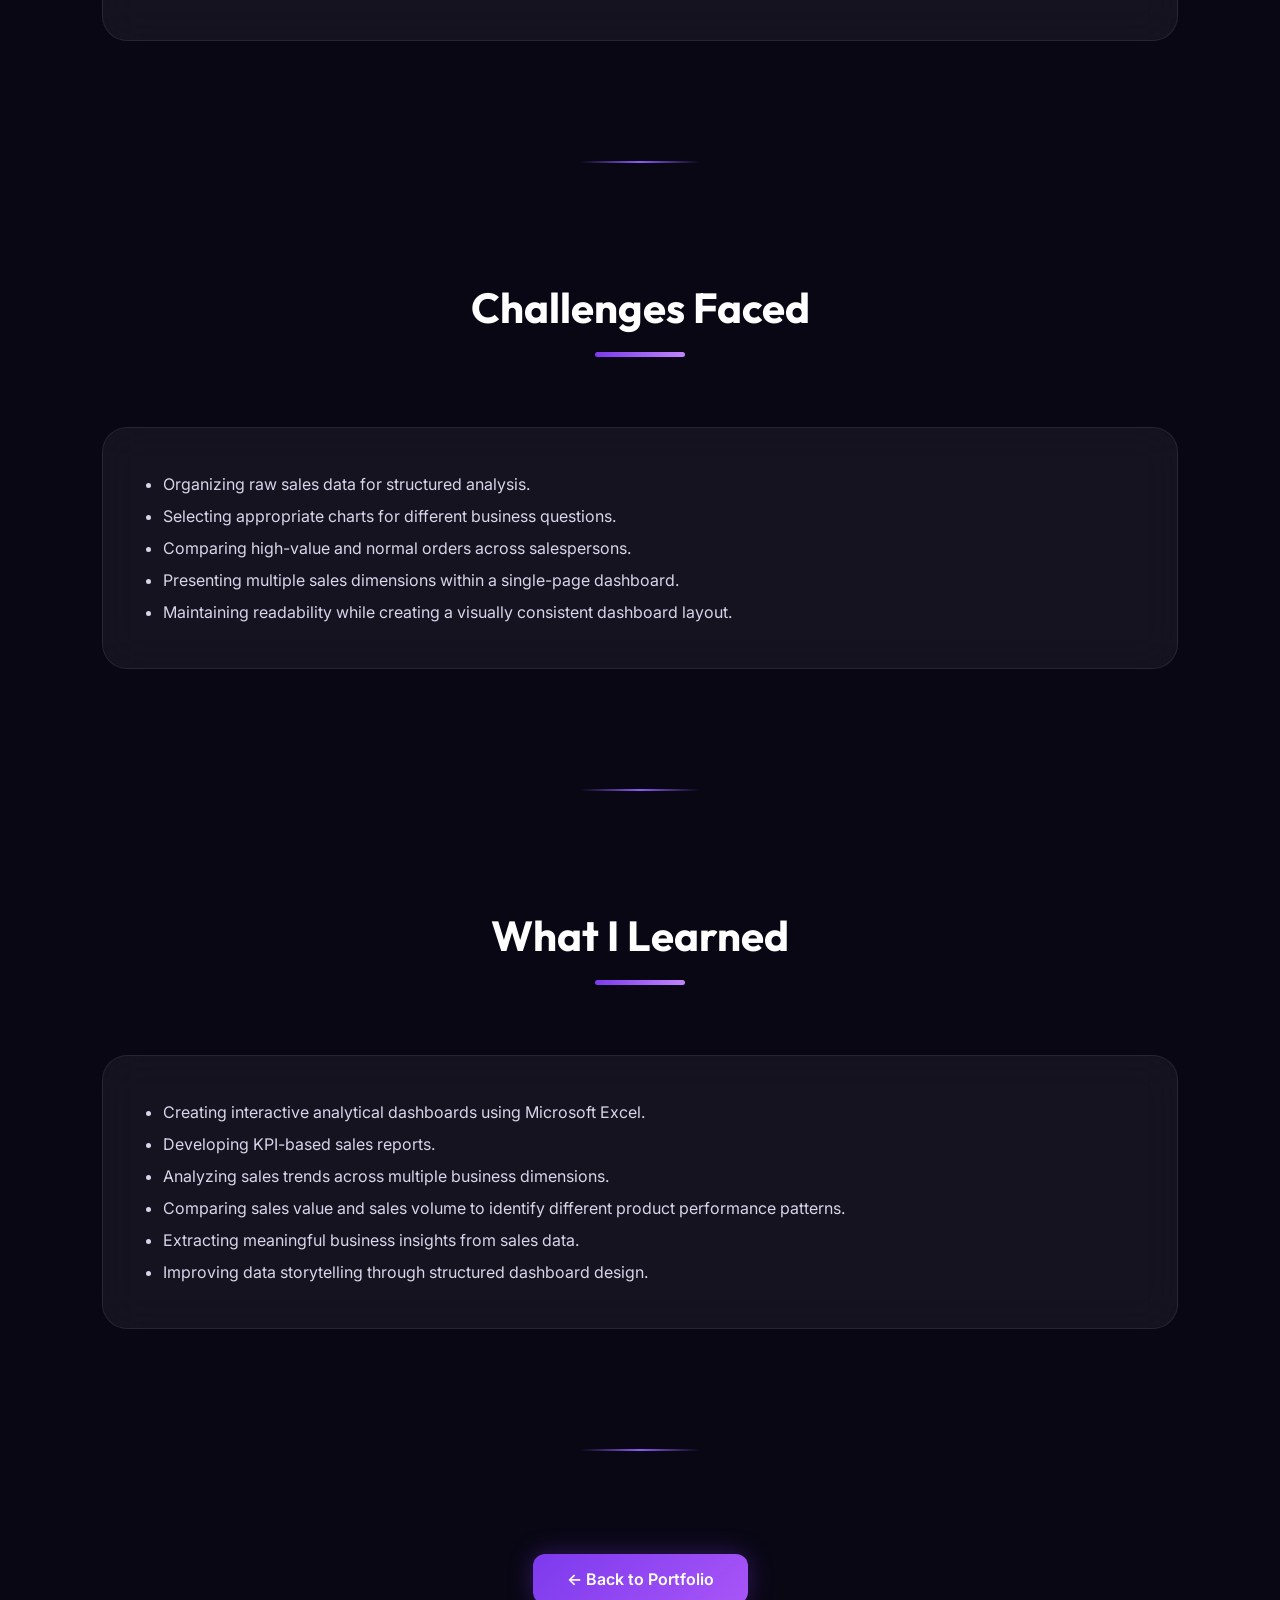
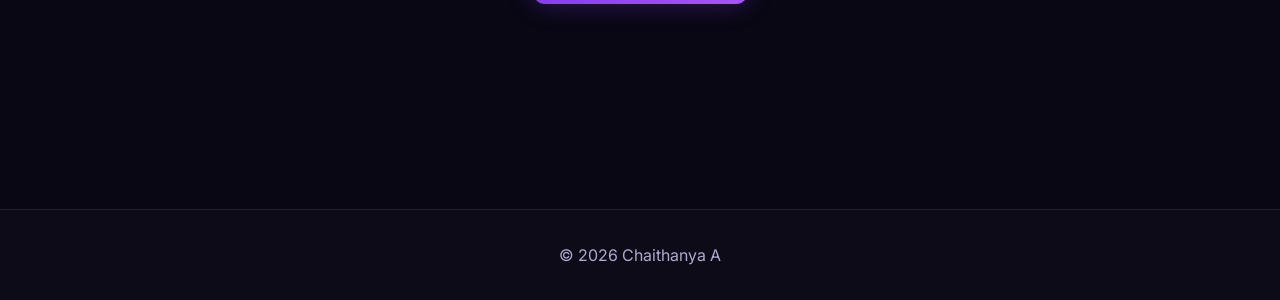
==== commit f9a96d70: "Fixed sales dashboard image path" ====
--- a/sales.html
+++ b/sales.html
@@ -319,7 +319,7 @@
     </h2>
 
     <img
-        src="images/p31.png"
+        src="p31.png"
         alt="Sales Performance Analytics Dashboard"
         class="project-image"
     >
